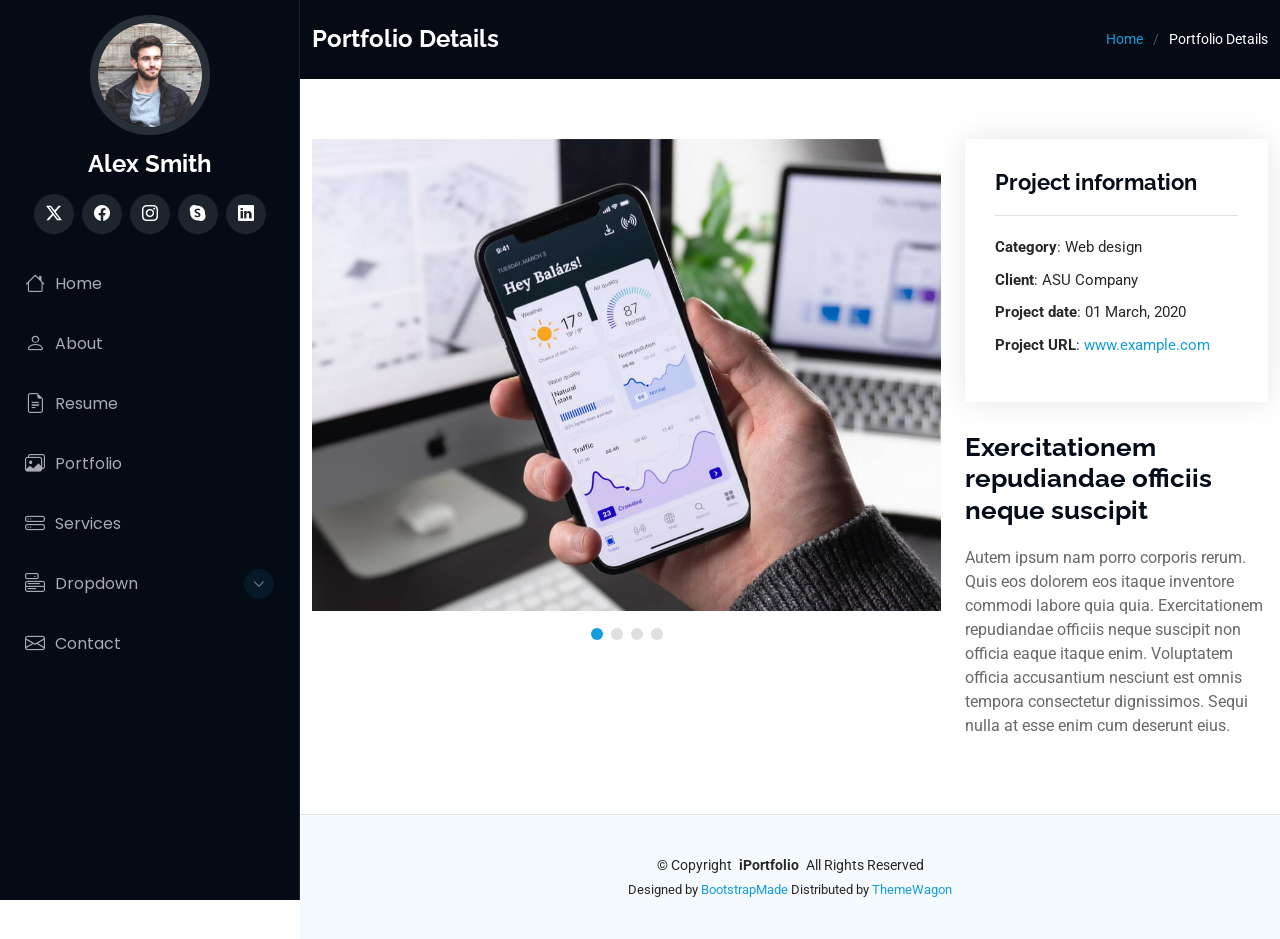
==== portfolio-more-details.html @ f97b3a95 "button & page add" ====
<!DOCTYPE html>
<html lang="en">

<head>
  <meta charset="utf-8">
  <meta content="width=device-width, initial-scale=1.0" name="viewport">
  <title>Portfolio Details - iPortfolio Bootstrap Template</title>
  <meta content="" name="description">
  <meta content="" name="keywords">

  <!-- Favicons -->
  <link href="assets/img/favicon.png" rel="icon">
  <link href="assets/img/apple-touch-icon.png" rel="apple-touch-icon">

  <!-- Fonts -->
  <link href="https://fonts.googleapis.com" rel="preconnect">
  <link href="https://fonts.gstatic.com" rel="preconnect" crossorigin>
  <link href="https://fonts.googleapis.com/css2?family=Roboto:ital,wght@0,100;0,300;0,400;0,500;0,700;0,900;1,100;1,300;1,400;1,500;1,700;1,900&family=Poppins:ital,wght@0,100;0,200;0,300;0,400;0,500;0,600;0,700;0,800;0,900;1,100;1,200;1,300;1,400;1,500;1,600;1,700;1,800;1,900&family=Raleway:ital,wght@0,100;0,200;0,300;0,400;0,500;0,600;0,700;0,800;0,900;1,100;1,200;1,300;1,400;1,500;1,600;1,700;1,800;1,900&display=swap" rel="stylesheet">

  <!-- Vendor CSS Files -->
  <link href="assets/vendor/bootstrap/css/bootstrap.min.css" rel="stylesheet">
  <link href="assets/vendor/bootstrap-icons/bootstrap-icons.css" rel="stylesheet">
  <link href="assets/vendor/aos/aos.css" rel="stylesheet">
  <link href="assets/vendor/glightbox/css/glightbox.min.css" rel="stylesheet">
  <link href="assets/vendor/swiper/swiper-bundle.min.css" rel="stylesheet">

  <!-- Main CSS File -->
  <link href="assets/css/main.css" rel="stylesheet">

  <!-- =======================================================
  * Template Name: iPortfolio
  * Template URL: https://bootstrapmade.com/iportfolio-bootstrap-portfolio-websites-template/
  * Updated: Jun 29 2024 with Bootstrap v5.3.3
  * Author: BootstrapMade.com
  * License: https://bootstrapmade.com/license/
  ======================================================== -->
</head>

<body class="portfolio-details-page">

  <header id="header" class="header dark-background d-flex flex-column">
    <i class="header-toggle d-xl-none bi bi-list"></i>

    <div class="profile-img">
      <img src="assets/img/my-profile-img.jpg" alt="" class="img-fluid rounded-circle">
    </div>

    <a href="index.html" class="logo d-flex align-items-center justify-content-center">
      <!-- Uncomment the line below if you also wish to use an image logo -->
      <!-- <img src="assets/img/logo.png" alt=""> -->
      <h1 class="sitename">Alex Smith</h1>
    </a>

    <div class="social-links text-center">
      <a href="#" class="twitter"><i class="bi bi-twitter-x"></i></a>
      <a href="#" class="facebook"><i class="bi bi-facebook"></i></a>
      <a href="#" class="instagram"><i class="bi bi-instagram"></i></a>
      <a href="#" class="google-plus"><i class="bi bi-skype"></i></a>
      <a href="#" class="linkedin"><i class="bi bi-linkedin"></i></a>
    </div>

    <nav id="navmenu" class="navmenu">
      <ul>
        <li><a href="#hero"><i class="bi bi-house navicon"></i>Home</a></li>
        <li><a href="#about"><i class="bi bi-person navicon"></i> About</a></li>
        <li><a href="#resume"><i class="bi bi-file-earmark-text navicon"></i> Resume</a></li>
        <li><a href="#portfolio"><i class="bi bi-images navicon"></i> Portfolio</a></li>
        <li><a href="#services"><i class="bi bi-hdd-stack navicon"></i> Services</a></li>
        <li class="dropdown"><a href="#"><i class="bi bi-menu-button navicon"></i> <span>Dropdown</span> <i class="bi bi-chevron-down toggle-dropdown"></i></a>
          <ul>
            <li><a href="#">Dropdown 1</a></li>
            <li class="dropdown"><a href="#"><span>Deep Dropdown</span> <i class="bi bi-chevron-down toggle-dropdown"></i></a>
              <ul>
                <li><a href="#">Deep Dropdown 1</a></li>
                <li><a href="#">Deep Dropdown 2</a></li>
                <li><a href="#">Deep Dropdown 3</a></li>
                <li><a href="#">Deep Dropdown 4</a></li>
                <li><a href="#">Deep Dropdown 5</a></li>
              </ul>
            </li>
            <li><a href="#">Dropdown 2</a></li>
            <li><a href="#">Dropdown 3</a></li>
            <li><a href="#">Dropdown 4</a></li>
          </ul>
        </li>
        <li><a href="#contact"><i class="bi bi-envelope navicon"></i> Contact</a></li>
      </ul>
    </nav>

  </header>

  <main class="main">

    <!-- Page Title -->
    <div class="page-title dark-background">
      <div class="container d-lg-flex justify-content-between align-items-center">
        <h1 class="mb-2 mb-lg-0">Portfolio Details</h1>
        <nav class="breadcrumbs">
          <ol>
            <li><a href="index.html">Home</a></li>
            <li class="current">Portfolio Details</li>
          </ol>
        </nav>
      </div>
    </div><!-- End Page Title -->

    <!-- Portfolio Details Section -->
    <section id="portfolio-details" class="portfolio-details section">

      <div class="container" data-aos="fade-up" data-aos-delay="100">

        <div class="row gy-4">

          <div class="col-lg-8">
            <div class="portfolio-details-slider swiper init-swiper">

              <script type="application/json" class="swiper-config">
                {
                  "loop": true,
                  "speed": 600,
                  "autoplay": {
                    "delay": 5000
                  },
                  "slidesPerView": "auto",
                  "pagination": {
                    "el": ".swiper-pagination",
                    "type": "bullets",
                    "clickable": true
                  }
                }
              </script>

              <div class="swiper-wrapper align-items-center">

                <div class="swiper-slide">
                  <img src="assets/img/portfolio/app-1.jpg" alt="">
                </div>

                <div class="swiper-slide">
                  <img src="assets/img/portfolio/product-1.jpg" alt="">
                </div>

                <div class="swiper-slide">
                  <img src="assets/img/portfolio/branding-1.jpg" alt="">
                </div>

                <div class="swiper-slide">
                  <img src="assets/img/portfolio/books-1.jpg" alt="">
                </div>

              </div>
              <div class="swiper-pagination"></div>
            </div>
          </div>

          <div class="col-lg-4">
            <div class="portfolio-info" data-aos="fade-up" data-aos-delay="200">
              <h3>Project information</h3>
              <ul>
                <li><strong>Category</strong>: Web design</li>
                <li><strong>Client</strong>: ASU Company</li>
                <li><strong>Project date</strong>: 01 March, 2020</li>
                <li><strong>Project URL</strong>: <a href="#">www.example.com</a></li>
              </ul>
            </div>
            <div class="portfolio-description" data-aos="fade-up" data-aos-delay="300">
              <h2>Exercitationem repudiandae officiis neque suscipit</h2>
              <p>
                Autem ipsum nam porro corporis rerum. Quis eos dolorem eos itaque inventore commodi labore quia quia. Exercitationem repudiandae officiis neque suscipit non officia eaque itaque enim. Voluptatem officia accusantium nesciunt est omnis tempora consectetur dignissimos. Sequi nulla at esse enim cum deserunt eius.
              </p>
            </div>
          </div>

        </div>

      </div>

    </section><!-- /Portfolio Details Section -->

  </main>

  <footer id="footer" class="footer position-relative light-background">

    <div class="container">
      <div class="copyright text-center ">
        <p>© <span>Copyright</span> <strong class="px-1 sitename">iPortfolio</strong> <span>All Rights Reserved</span></p>
      </div>
      <div class="credits">
        <!-- All the links in the footer should remain intact. -->
        <!-- You can delete the links only if you've purchased the pro version. -->
        <!-- Licensing information: https://bootstrapmade.com/license/ -->
        <!-- Purchase the pro version with working PHP/AJAX contact form: [buy-url] -->
        Designed by <a href="https://bootstrapmade.com/">BootstrapMade</a> Distributed by <a href="https://themewagon.com">ThemeWagon</a>
      </div>
    </div>

  </footer>

  <!-- Scroll Top -->
  <a href="#" id="scroll-top" class="scroll-top d-flex align-items-center justify-content-center"><i class="bi bi-arrow-up-short"></i></a>

  <!-- Preloader -->
  <div id="preloader"></div>

  <!-- Vendor JS Files -->
  <script src="assets/vendor/bootstrap/js/bootstrap.bundle.min.js"></script>
  <script src="assets/vendor/php-email-form/validate.js"></script>
  <script src="assets/vendor/aos/aos.js"></script>
  <script src="assets/vendor/typed.js/typed.umd.js"></script>
  <script src="assets/vendor/purecounter/purecounter_vanilla.js"></script>
  <script src="assets/vendor/waypoints/noframework.waypoints.js"></script>
  <script src="assets/vendor/glightbox/js/glightbox.min.js"></script>
  <script src="assets/vendor/imagesloaded/imagesloaded.pkgd.min.js"></script>
  <script src="assets/vendor/isotope-layout/isotope.pkgd.min.js"></script>
  <script src="assets/vendor/swiper/swiper-bundle.min.js"></script>

  <!-- Main JS File -->
  <script src="assets/js/main.js"></script>

</body>

</html>
---- assets/css/main.css ----
/**
* Template Name: iPortfolio
* Template URL: https://bootstrapmade.com/iportfolio-bootstrap-portfolio-websites-template/
* Updated: Jun 29 2024 with Bootstrap v5.3.3
* Author: BootstrapMade.com
* License: https://bootstrapmade.com/license/
*/

/*--------------------------------------------------------------
# Font & Color Variables
# Help: https://bootstrapmade.com/color-system/
--------------------------------------------------------------*/
/* Fonts */
:root {
  --default-font: "Roboto",  system-ui, -apple-system, "Segoe UI", Roboto, "Helvetica Neue", Arial, "Noto Sans", "Liberation Sans", sans-serif, "Apple Color Emoji", "Segoe UI Emoji", "Segoe UI Symbol", "Noto Color Emoji";
  --heading-font: "Raleway",  sans-serif;
  --nav-font: "Poppins",  sans-serif;
}

/* Global Colors - The following color variables are used throughout the website. Updating them here will change the color scheme of the entire website */
:root { 
  --background-color: #ffffff; /* Background color for the entire website, including individual sections */
  --default-color: #272829; /* Default color used for the majority of the text content across the entire website */
  --heading-color: #050d18; /* Color for headings, subheadings and title throughout the website */
  --accent-color: #149ddd; /* Accent color that represents your brand on the website. It's used for buttons, links, and other elements that need to stand out */
  --surface-color: #ffffff; /* The surface color is used as a background of boxed elements within sections, such as cards, icon boxes, or other elements that require a visual separation from the global background. */
  --contrast-color: #ffffff; /* Contrast color for text, ensuring readability against backgrounds of accent, heading, or default colors. */
}

/* Nav Menu Colors - The following color variables are used specifically for the navigation menu. They are separate from the global colors to allow for more customization options */
:root {
  --nav-color: #a8a9b4;  /* The default color of the main navmenu links */
  --nav-hover-color: #ffffff; /* Applied to main navmenu links when they are hovered over or active */
  --nav-mobile-background-color: #040b14; /* Used as the background color for mobile navigation menu */
  --nav-dropdown-background-color: #040b14; /* Used as the background color for dropdown items that appear when hovering over primary navigation items */
  --nav-dropdown-color: #a8a9b4; /* Used for navigation links of the dropdown items in the navigation menu. */
  --nav-dropdown-hover-color: #ffffff; /* Similar to --nav-hover-color, this color is applied to dropdown navigation links when they are hovered over. */
}

/* Color Presets - These classes override global colors when applied to any section or element, providing reuse of the sam color scheme. */

.light-background {
  --background-color: #f4fafd;
  --surface-color: #ffffff;
}

.dark-background {
  --background-color: #040b14;
  --default-color: #ffffff;
  --heading-color: #ffffff;
  --surface-color: #151f2b;
  --contrast-color: #ffffff;
}

/* Smooth scroll */
:root {
  scroll-behavior: smooth;
}

/*--------------------------------------------------------------
# General Styling & Shared Classes
--------------------------------------------------------------*/
body {
  color: var(--default-color);
  background-color: var(--background-color);
  font-family: var(--default-font);
}

a {
  color: var(--accent-color);
  text-decoration: none;
  transition: 0.3s;
}

a:hover {
  color: color-mix(in srgb, var(--accent-color), transparent 25%);
  text-decoration: none;
}

h1,
h2,
h3,
h4,
h5,
h6 {
  color: var(--heading-color);
  font-family: var(--heading-font);
}

/* PHP Email Form Messages
------------------------------*/
.php-email-form .error-message {
  display: none;
  background: #df1529;
  color: #ffffff;
  text-align: left;
  padding: 15px;
  margin-bottom: 24px;
  font-weight: 600;
}

.php-email-form .sent-message {
  display: none;
  color: #ffffff;
  background: #059652;
  text-align: center;
  padding: 15px;
  margin-bottom: 24px;
  font-weight: 600;
}

.php-email-form .loading {
  display: none;
  background: var(--surface-color);
  text-align: center;
  padding: 15px;
  margin-bottom: 24px;
}

.php-email-form .loading:before {
  content: "";
  display: inline-block;
  border-radius: 50%;
  width: 24px;
  height: 24px;
  margin: 0 10px -6px 0;
  border: 3px solid var(--accent-color);
  border-top-color: var(--surface-color);
  animation: php-email-form-loading 1s linear infinite;
}

@keyframes php-email-form-loading {
  0% {
    transform: rotate(0deg);
  }

  100% {
    transform: rotate(360deg);
  }
}

/*--------------------------------------------------------------
# Global Header
--------------------------------------------------------------*/
.header {
  color: var(--default-color);
  background-color: var(--background-color);
  position: fixed;
  top: 0;
  left: 0;
  bottom: 0;
  padding: 0 15px;
  width: 300px;
  transition: all ease-in-out 0.3s;
  overflow-y: auto;
  z-index: 997;
  border-right: 1px solid color-mix(in srgb, var(--default-color), transparent 90%);
}

.header .profile-img img {
  margin: 15px auto;
  display: block;
  width: 120px;
  border: 8px solid color-mix(in srgb, var(--default-color), transparent 85%);
}

.header .logo {
  line-height: 1;
  margin-bottom: 15px;
}

.header .logo img {
  max-height: 32px;
  margin-right: 8px;
}

.header .logo h1 {
  font-size: 24px;
  margin: 0;
  font-weight: 700;
  color: var(--heading-color);
}

.header .social-links {
  margin: 0 0 20px 0;
}

.header .social-links a {
  font-size: 16px;
  display: inline-flex;
  align-items: center;
  justify-content: center;
  background: color-mix(in srgb, var(--default-color), transparent 90%);
  color: var(--default-color);
  margin: 0 2px;
  border-radius: 50%;
  text-align: center;
  width: 40px;
  height: 40px;
  transition: 0.3s;
}

.header .social-links a:hover {
  color: var(--contrast-color);
  background: var(--accent-color);
}

@media (min-width: 1200px) {

  .header~main,
  .header~#footer {
    margin-left: 300px;
  }
}

@media (max-width: 1199px) {
  .header {
    left: -100%;
  }
}

.header.header-show {
  left: 0;
}

.header .header-toggle {
  color: var(--contrast-color);
  background-color: var(--accent-color);
  font-size: 22px;
  display: flex;
  align-items: center;
  justify-content: center;
  width: 40px;
  height: 40px;
  border-radius: 50%;
  cursor: pointer;
  position: fixed;
  top: 15px;
  right: 15px;
  z-index: 9999;
  transition: background-color 0.3s;
}

.header .header-toggle:hover {
  color: var(--contrast-color);
  background-color: color-mix(in srgb, var(--accent-color) 90%, white 15%);
}

/*--------------------------------------------------------------
# Navigation Menu
--------------------------------------------------------------*/
.mobile-nav-toggle {
  display: none;
}

.navmenu {
  padding: 0;
  z-index: 9997;
}

.navmenu ul {
  list-style: none;
  padding: 0 0 20px 0;
  margin: 0;
}

.navmenu a,
.navmenu a:focus {
  color: var(--nav-color);
  padding: 15px 10px;
  font-family: var(--nav-font);
  font-size: 16px;
  font-weight: 400;
  display: flex;
  align-items: center;
  white-space: nowrap;
  transition: 0.3s;
  width: 100%;
}

.navmenu a .navicon,
.navmenu a:focus .navicon {
  font-size: 20px;
  margin-right: 10px;
}

.navmenu a .toggle-dropdown,
.navmenu a:focus .toggle-dropdown {
  font-size: 12px;
  line-height: 0;
  margin-left: auto;
  width: 30px;
  height: 30px;
  display: flex;
  align-items: center;
  justify-content: center;
  border-radius: 50%;
  transition: 0.3s;
  flex-shrink: 0;
  background-color: color-mix(in srgb, var(--accent-color), transparent 90%);
}

.navmenu a .toggle-dropdown:hover,
.navmenu a:focus .toggle-dropdown:hover {
  background-color: var(--accent-color);
  color: var(--contrast-color);
}

.navmenu a:hover,
.navmenu .active,
.navmenu .active:focus {
  color: var(--nav-hover-color);
}

.navmenu a:hover .navicon,
.navmenu .active .navicon,
.navmenu .active:focus .navicon {
  color: var(--accent-color);
}

.navmenu .active .toggle-dropdown,
.navmenu .active:focus .toggle-dropdown {
  background-color: var(--accent-color);
  color: var(--contrast-color);
  transform: rotate(180deg);
}

.navmenu .dropdown {
  display: block;
}

.navmenu .dropdown a,
.navmenu .dropdown a:focus {
  color: --nav-dropdown-color;
}

.navmenu .dropdown a:hover,
.navmenu .dropdown .active,
.navmenu .dropdown .active:focus {
  color: var(--nav-dropdown-hover-color);
}

.navmenu .dropdown ul {
  position: static;
  display: none;
  z-index: 99;
  padding: 5px 10px;
  margin: 5px 10px;
  background-color: var(--nav-dropdown-background-color);
  border: 1px solid color-mix(in srgb, var(--default-color), transparent 90%);
  box-shadow: none;
  transition: all 0.5s ease-in-out;
}

.navmenu .dropdown ul ul {
  background-color: rgba(33, 37, 41, 0.1);
}

.navmenu .dropdown>.dropdown-active {
  display: block;
  background-color: rgba(33, 37, 41, 0.03);
}

/*--------------------------------------------------------------
# Global Footer
--------------------------------------------------------------*/
.footer {
  color: var(--default-color);
  background-color: var(--background-color);
  font-size: 14px;
  padding: 40px 0;
  position: relative;
  border-top: 1px solid color-mix(in srgb, var(--default-color), transparent 90%);
}

.footer .copyright p {
  margin-bottom: 0;
}

.footer .credits {
  margin-top: 4px;
  font-size: 13px;
  text-align: center;
}

/*--------------------------------------------------------------
# Preloader
--------------------------------------------------------------*/
#preloader {
  position: fixed;
  inset: 0;
  z-index: 999999;
  overflow: hidden;
  background: var(--background-color);
  transition: all 0.6s ease-out;
}

#preloader:before {
  content: "";
  position: fixed;
  top: calc(50% - 30px);
  left: calc(50% - 30px);
  border: 6px solid #ffffff;
  border-color: var(--accent-color) transparent var(--accent-color) transparent;
  border-radius: 50%;
  width: 60px;
  height: 60px;
  animation: animate-preloader 1.5s linear infinite;
}

@keyframes animate-preloader {
  0% {
    transform: rotate(0deg);
  }

  100% {
    transform: rotate(360deg);
  }
}

/*--------------------------------------------------------------
# Scroll Top Button
--------------------------------------------------------------*/
.scroll-top {
  position: fixed;
  visibility: hidden;
  opacity: 0;
  right: 15px;
  bottom: -15px;
  z-index: 99999;
  background-color: var(--accent-color);
  width: 44px;
  height: 44px;
  border-radius: 50px;
  transition: all 0.4s;
}

.scroll-top i {
  font-size: 24px;
  color: var(--contrast-color);
  line-height: 0;
}

.scroll-top:hover {
  background-color: color-mix(in srgb, var(--accent-color), transparent 20%);
  color: var(--contrast-color);
}

.scroll-top.active {
  visibility: visible;
  opacity: 1;
  bottom: 15px;
}

/*--------------------------------------------------------------
# Disable aos animation delay on mobile devices
--------------------------------------------------------------*/
@media screen and (max-width: 768px) {
  [data-aos-delay] {
    transition-delay: 0 !important;
  }
}

/*--------------------------------------------------------------
# Global Page Titles & Breadcrumbs
--------------------------------------------------------------*/
.page-title {
  color: var(--default-color);
  background-color: var(--background-color);
  padding: 25px 0;
  position: relative;
}

.page-title h1 {
  font-size: 24px;
  font-weight: 700;
}

.page-title .breadcrumbs ol {
  display: flex;
  flex-wrap: wrap;
  list-style: none;
  padding: 0;
  margin: 0;
  font-size: 14px;
  font-weight: 400;
}

.page-title .breadcrumbs ol li+li {
  padding-left: 10px;
}

.page-title .breadcrumbs ol li+li::before {
  content: "/";
  display: inline-block;
  padding-right: 10px;
  color: color-mix(in srgb, var(--default-color), transparent 70%);
}

/*--------------------------------------------------------------
# Global Sections
--------------------------------------------------------------*/
section,
.section {
  color: var(--default-color);
  background-color: var(--background-color);
  padding: 60px 0;
  overflow: clip;
}

/*--------------------------------------------------------------
# Global Section Titles
--------------------------------------------------------------*/
.section-title {
  padding-bottom: 60px;
  position: relative;
}

.section-title h2 {
  font-size: 32px;
  font-weight: 700;
  margin-bottom: 20px;
  padding-bottom: 20px;
  position: relative;
}

.section-title h2:after {
  content: "";
  position: absolute;
  display: block;
  width: 50px;
  height: 3px;
  background: var(--accent-color);
  left: 0;
  bottom: 0;
}

.section-title p {
  margin-bottom: 0;
}

/*--------------------------------------------------------------
# Hero Section
--------------------------------------------------------------*/
.hero {
  width: 100%;
  min-height: 100vh;
  position: relative;
  padding: 80px 0;
  display: flex;
  align-items: center;
  justify-content: center;
}

.hero img {
  position: absolute;
  inset: 0;
  display: block;
  width: 100%;
  height: 100%;
  object-fit: cover;
  z-index: 1;
}

.hero:before {
  content: "";
  background: color-mix(in srgb, var(--background-color), transparent 70%);
  position: absolute;
  inset: 0;
  z-index: 2;
}

.hero .container {
  position: relative;
  z-index: 3;
}

.hero h2 {
  margin: 0;
  font-size: 64px;
  font-weight: 700;
}

.hero p {
  margin: 5px 0 0 0;
  font-size: 26px;
}

.hero p span {
  letter-spacing: 1px;
  border-bottom: 2px solid var(--accent-color);
}

.hero .social-links {
  margin-top: 25px;
}

.hero .social-links a {
  font-size: 24px;
  display: inline-block;
  color: color-mix(in srgb, var(--default-color), transparent 50%);
  line-height: 1;
  margin-right: 20px;
  transition: 0.3s;
}

.hero .social-links a:hover {
  color: var(--accent-color);
}

@media (max-width: 768px) {
  .hero h2 {
    font-size: 32px;
  }

  .hero p {
    font-size: 20px;
  }
}

/*--------------------------------------------------------------
# About Section
--------------------------------------------------------------*/
.about .content h2 {
  font-weight: 700;
  font-size: 24px;
}

.about .content ul {
  list-style: none;
  padding: 0;
}

.about .content ul li {
  margin-bottom: 20px;
  display: flex;
  align-items: center;
}

.about .content ul strong {
  margin-right: 10px;
}

.about .content ul i {
  font-size: 16px;
  margin-right: 5px;
  color: var(--accent-color);
  line-height: 0;
}

/*--------------------------------------------------------------
# Stats Section
--------------------------------------------------------------*/
.stats .stats-item {
  padding: 30px;
  width: 100%;
}

.stats .stats-item i {
  color: var(--accent-color);
  display: block;
  font-size: 44px;
  float: left;
  line-height: 0;
}

.stats .stats-item .purecounter {
  color: var(--heading-color);
  font-size: 48px;
  line-height: 40px;
  display: block;
  font-weight: 700;
  margin-left: 60px;
}

.stats .stats-item p {
  color: color-mix(in srgb, var(--default-color), transparent 40%);
  padding: 15px 0 0 0;
  margin: 0 0 0 60px;
  font-family: var(--heading-font);
  font-size: 14px;
}

/*--------------------------------------------------------------
# Skills Section
--------------------------------------------------------------*/
.skills .progress {
  height: 60px;
  display: block;
  background: none;
  border-radius: 0;
}

.skills .progress .skill {
  color: var(--heading-color);
  padding: 0;
  margin: 0 0 6px 0;
  text-transform: uppercase;
  display: block;
  font-weight: 600;
  font-family: var(--heading-font);
}

.skills .progress .skill .val {
  float: right;
  font-style: normal;
}

.skills .progress-bar-wrap {
  background: color-mix(in srgb, var(--default-color), transparent 90%);
  height: 10px;
}

.skills .progress-bar {
  width: 1px;
  height: 10px;
  transition: 0.9s;
  background-color: var(--accent-color);
}

/*--------------------------------------------------------------
# Resume Section
--------------------------------------------------------------*/
.resume .resume-title {
  color: var(--heading-color);
  font-size: 26px;
  font-weight: 700;
  margin-top: 20px;
  margin-bottom: 20px;
}

.resume .resume-item {
  padding: 0 0 20px 20px;
  margin-top: -2px;
  border-left: 2px solid var(--accent-color);
  position: relative;
}

.resume .resume-item h4 {
  line-height: 18px;
  font-size: 18px;
  font-weight: 600;
  text-transform: uppercase;
  color: color-mix(in srgb, var(--default-color), transparent 20%);
  margin-bottom: 10px;
}

.resume .resume-item h5 {
  font-size: 16px;
  padding: 5px 15px;
  display: inline-block;
  font-weight: 600;
  margin-bottom: 10px;
}

.resume .resume-item ul {
  padding-left: 20px;
}

.resume .resume-item ul li {
  padding-bottom: 10px;
}

.resume .resume-item:last-child {
  padding-bottom: 0;
}

.resume .resume-item::before {
  content: "";
  position: absolute;
  width: 16px;
  height: 16px;
  border-radius: 50px;
  left: -9px;
  top: 0;
  background: var(--background-color);
  border: 2px solid var(--accent-color);
}

/*--------------------------------------------------------------
# Portfolio Section
--------------------------------------------------------------*/
.portfolio .portfolio-filters {
  padding: 0;
  margin: 0 auto 20px auto;
  list-style: none;
  text-align: center;
}

.portfolio .portfolio-filters li {
  cursor: pointer;
  display: inline-block;
  padding: 0;
  font-size: 14px;
  font-weight: 400;
  margin: 0 10px;
  line-height: 1;
  text-transform: uppercase;
  margin-bottom: 10px;
  transition: all 0.3s ease-in-out;
}

.portfolio .portfolio-filters li:hover,
.portfolio .portfolio-filters li.filter-active {
  color: var(--accent-color);
}

.portfolio .portfolio-filters li:first-child {
  margin-left: 0;
}

.portfolio .portfolio-filters li:last-child {
  margin-right: 0;
}

@media (max-width: 575px) {
  .portfolio .portfolio-filters li {
    font-size: 14px;
    margin: 0 5px;
  }
}

.portfolio .portfolio-content {
  position: relative;
  overflow: hidden;
}

.portfolio .portfolio-content img {
  transition: 0.3s;
}

.portfolio .portfolio-content .portfolio-info {
  opacity: 0;
  position: absolute;
  inset: 0;
  z-index: 3;
  transition: all ease-in-out 0.3s;
  background: rgba(0, 0, 0, 0.6);
  padding: 15px;
}

.portfolio .portfolio-content .portfolio-info h4 {
  font-size: 14px;
  padding: 5px 10px;
  font-weight: 400;
  color: #ffffff;
  display: inline-block;
  background-color: var(--accent-color);
}

.portfolio .portfolio-content .portfolio-info p {
  position: absolute;
  bottom: 10px;
  text-align: center;
  display: inline-block;
  left: 0;
  right: 0;
  font-size: 16px;
  font-weight: 600;
  color: rgba(255, 255, 255, 0.8);
}

.portfolio .portfolio-content .portfolio-info .preview-link,
.portfolio .portfolio-content .portfolio-info .details-link {
  position: absolute;
  left: calc(50% - 40px);
  font-size: 26px;
  top: calc(50% - 14px);
  color: #fff;
  transition: 0.3s;
  line-height: 1.2;
}

.portfolio .portfolio-content .portfolio-info .preview-link:hover,
.portfolio .portfolio-content .portfolio-info .details-link:hover {
  color: var(--accent-color);
}

.portfolio .portfolio-content .portfolio-info .details-link {
  left: 50%;
  font-size: 34px;
  line-height: 0;
}

.portfolio .portfolio-content:hover .portfolio-info {
  opacity: 1;
}

.portfolio .portfolio-content:hover img {
  transform: scale(1.1);
}

/*--------------------------------------------------------------
# Services Section
--------------------------------------------------------------*/
.services .service-item {
  position: relative;
}

.services .service-item .icon {
  background: var(--accent-color);
  display: flex;
  align-items: center;
  justify-content: center;
  width: 54px;
  height: 54px;
  border-radius: 50%;
  transition: 0.5s;
  border: 1px solid var(--accent-color);
  margin-right: 20px;
}

.services .service-item .icon i {
  color: var(--contrast-color);
  font-size: 24px;
  line-height: 0;
}

.services .service-item:hover .icon {
  background: var(--surface-color);
}

.services .service-item:hover .icon i {
  color: var(--accent-color);
}

.services .service-item .title {
  font-weight: 700;
  margin-bottom: 15px;
  font-size: 18px;
}

.services .service-item .title a {
  color: var(--heading-color);
}

.services .service-item .title a:hover {
  color: var(--accent-color);
}

.services .service-item .description {
  line-height: 24px;
  font-size: 14px;
}

/*--------------------------------------------------------------
# Testimonials Section
--------------------------------------------------------------*/
.testimonials .testimonials-carousel,
.testimonials .testimonials-slider {
  overflow: hidden;
}

.testimonials .testimonial-item {
  box-sizing: content-box;
  text-align: center;
  min-height: 320px;
}

.testimonials .testimonial-item .testimonial-img {
  width: 90px;
  border-radius: 50%;
  margin: 0 auto;
}

.testimonials .testimonial-item h3 {
  font-size: 18px;
  font-weight: bold;
  margin: 10px 0 5px 0;
}

.testimonials .testimonial-item h4 {
  font-size: 14px;
  color: color-mix(in srgb, var(--default-color), transparent 20%);
  margin: 0;
}

.testimonials .testimonial-item .quote-icon-left,
.testimonials .testimonial-item .quote-icon-right {
  color: color-mix(in srgb, var(--accent-color), transparent 40%);
  font-size: 26px;
  line-height: 0;
}

.testimonials .testimonial-item .quote-icon-left {
  display: inline-block;
  left: -5px;
  position: relative;
}

.testimonials .testimonial-item .quote-icon-right {
  display: inline-block;
  right: -5px;
  position: relative;
  top: 10px;
  transform: scale(-1, -1);
}

.testimonials .testimonial-item p {
  font-style: italic;
  margin: 0 15px 15px 15px;
  padding: 20px;
  background-color: var(--surface-color);
  position: relative;
  margin-bottom: 35px;
  border-radius: 6px;
  box-shadow: 0px 2px 15px rgba(0, 0, 0, 0.1);
}

.testimonials .testimonial-item p::after {
  content: "";
  width: 0;
  height: 0;
  border-top: 20px solid var(--surface-color);
  border-right: 20px solid transparent;
  border-left: 20px solid transparent;
  position: absolute;
  bottom: -20px;
  left: calc(50% - 20px);
}

.testimonials .swiper-wrapper {
  height: auto;
}

.testimonials .swiper-pagination {
  margin-top: 40px;
  position: relative;
}

.testimonials .swiper-pagination .swiper-pagination-bullet {
  width: 12px;
  height: 12px;
  background-color: var(--background-color);
  opacity: 1;
  border: 1px solid var(--accent-color);
}

.testimonials .swiper-pagination .swiper-pagination-bullet-active {
  background-color: var(--accent-color);
}

/*--------------------------------------------------------------
# Contact Section
--------------------------------------------------------------*/
.contact .info-wrap {
  background-color: var(--surface-color);
  box-shadow: 0px 0px 20px rgba(0, 0, 0, 0.1);
  padding: 30px;
}

@media (max-width: 575px) {
  .contact .info-wrap {
    padding: 20px;
  }
}

.contact .info-item {
  margin-bottom: 40px;
}

.contact .info-item i {
  font-size: 20px;
  color: var(--accent-color);
  background: color-mix(in srgb, var(--accent-color), transparent 92%);
  width: 44px;
  height: 44px;
  display: flex;
  justify-content: center;
  align-items: center;
  border-radius: 50px;
  transition: all 0.3s ease-in-out;
  margin-right: 15px;
}

.contact .info-item h3 {
  padding: 0;
  font-size: 18px;
  font-weight: 700;
  margin-bottom: 5px;
}

.contact .info-item p {
  padding: 0;
  margin-bottom: 0;
  font-size: 14px;
}

.contact .info-item:hover i {
  background: var(--accent-color);
  color: var(--contrast-color);
}

.contact .php-email-form {
  background-color: var(--surface-color);
  height: 100%;
  padding: 30px;
  box-shadow: 0px 0px 20px rgba(0, 0, 0, 0.1);
}

@media (max-width: 575px) {
  .contact .php-email-form {
    padding: 20px;
  }
}

.contact .php-email-form input[type=text],
.contact .php-email-form input[type=email],
.contact .php-email-form textarea {
  font-size: 14px;
  padding: 10px 15px;
  box-shadow: none;
  border-radius: 0;
  color: var(--default-color);
  background-color: var(--surface-color);
  border-color: color-mix(in srgb, var(--default-color), transparent 80%);
}

.contact .php-email-form input[type=text]:focus,
.contact .php-email-form input[type=email]:focus,
.contact .php-email-form textarea:focus {
  border-color: var(--accent-color);
}

.contact .php-email-form input[type=text]::placeholder,
.contact .php-email-form input[type=email]::placeholder,
.contact .php-email-form textarea::placeholder {
  color: color-mix(in srgb, var(--default-color), transparent 70%);
}

.contact .php-email-form button[type=submit] {
  color: var(--contrast-color);
  background: var(--accent-color);
  border: 0;
  padding: 10px 30px;
  transition: 0.4s;
  border-radius: 50px;
}

.contact .php-email-form button[type=submit]:hover {
  background: color-mix(in srgb, var(--accent-color), transparent 25%);
}

/*--------------------------------------------------------------
# Portfolio Details Section
--------------------------------------------------------------*/
.portfolio-details .portfolio-details-slider img {
  width: 100%;
}

.portfolio-details .portfolio-details-slider .swiper-pagination {
  margin-top: 20px;
  position: relative;
}

.portfolio-details .portfolio-details-slider .swiper-pagination .swiper-pagination-bullet {
  width: 12px;
  height: 12px;
  background-color: color-mix(in srgb, var(--default-color), transparent 85%);
  opacity: 1;
}

.portfolio-details .portfolio-details-slider .swiper-pagination .swiper-pagination-bullet-active {
  background-color: var(--accent-color);
}

.portfolio-details .portfolio-info {
  padding: 30px;
  box-shadow: 0px 0 30px rgba(0, 0, 0, 0.1);
}

.portfolio-details .portfolio-info h3 {
  font-size: 22px;
  font-weight: 700;
  margin-bottom: 20px;
  padding-bottom: 20px;
  border-bottom: 1px solid color-mix(in srgb, var(--default-color), transparent 85%);
}

.portfolio-details .portfolio-info ul {
  list-style: none;
  padding: 0;
  font-size: 15px;
}

.portfolio-details .portfolio-info ul li+li {
  margin-top: 10px;
}

.portfolio-details .portfolio-description {
  padding-top: 30px;
}

.portfolio-details .portfolio-description h2 {
  font-size: 26px;
  font-weight: 700;
  margin-bottom: 20px;
}

.portfolio-details .portfolio-description p {
  padding: 0;
  color: color-mix(in srgb, var(--default-color), transparent 30%);
}

/*--------------------------------------------------------------
# Service Details Section
--------------------------------------------------------------*/
.service-details .services-list {
  padding: 10px 30px;
  border: 1px solid color-mix(in srgb, var(--default-color), transparent 90%);
  margin-bottom: 20px;
}

.service-details .services-list a {
  display: block;
  line-height: 1;
  padding: 8px 0 8px 15px;
  border-left: 3px solid color-mix(in srgb, var(--default-color), transparent 70%);
  margin: 20px 0;
  color: color-mix(in srgb, var(--default-color), transparent 20%);
  transition: 0.3s;
}

.service-details .services-list a.active {
  color: var(--heading-color);
  font-weight: 700;
  border-color: var(--accent-color);
}

.service-details .services-list a:hover {
  border-color: var(--accent-color);
}

.service-details .services-img {
  margin-bottom: 20px;
}

.service-details h3 {
  font-size: 26px;
  font-weight: 700;
}

.service-details h4 {
  font-size: 20px;
  font-weight: 700;
}

.service-details p {
  font-size: 15px;
}

.service-details ul {
  list-style: none;
  padding: 0;
  font-size: 15px;
}

.service-details ul li {
  padding: 5px 0;
  display: flex;
  align-items: center;
}

.service-details ul i {
  font-size: 20px;
  margin-right: 8px;
  color: var(--accent-color);
}

/*--------------------------------------------------------------
# Starter Section Section
--------------------------------------------------------------*/
.starter-section {
  /* Add your styles here */
}
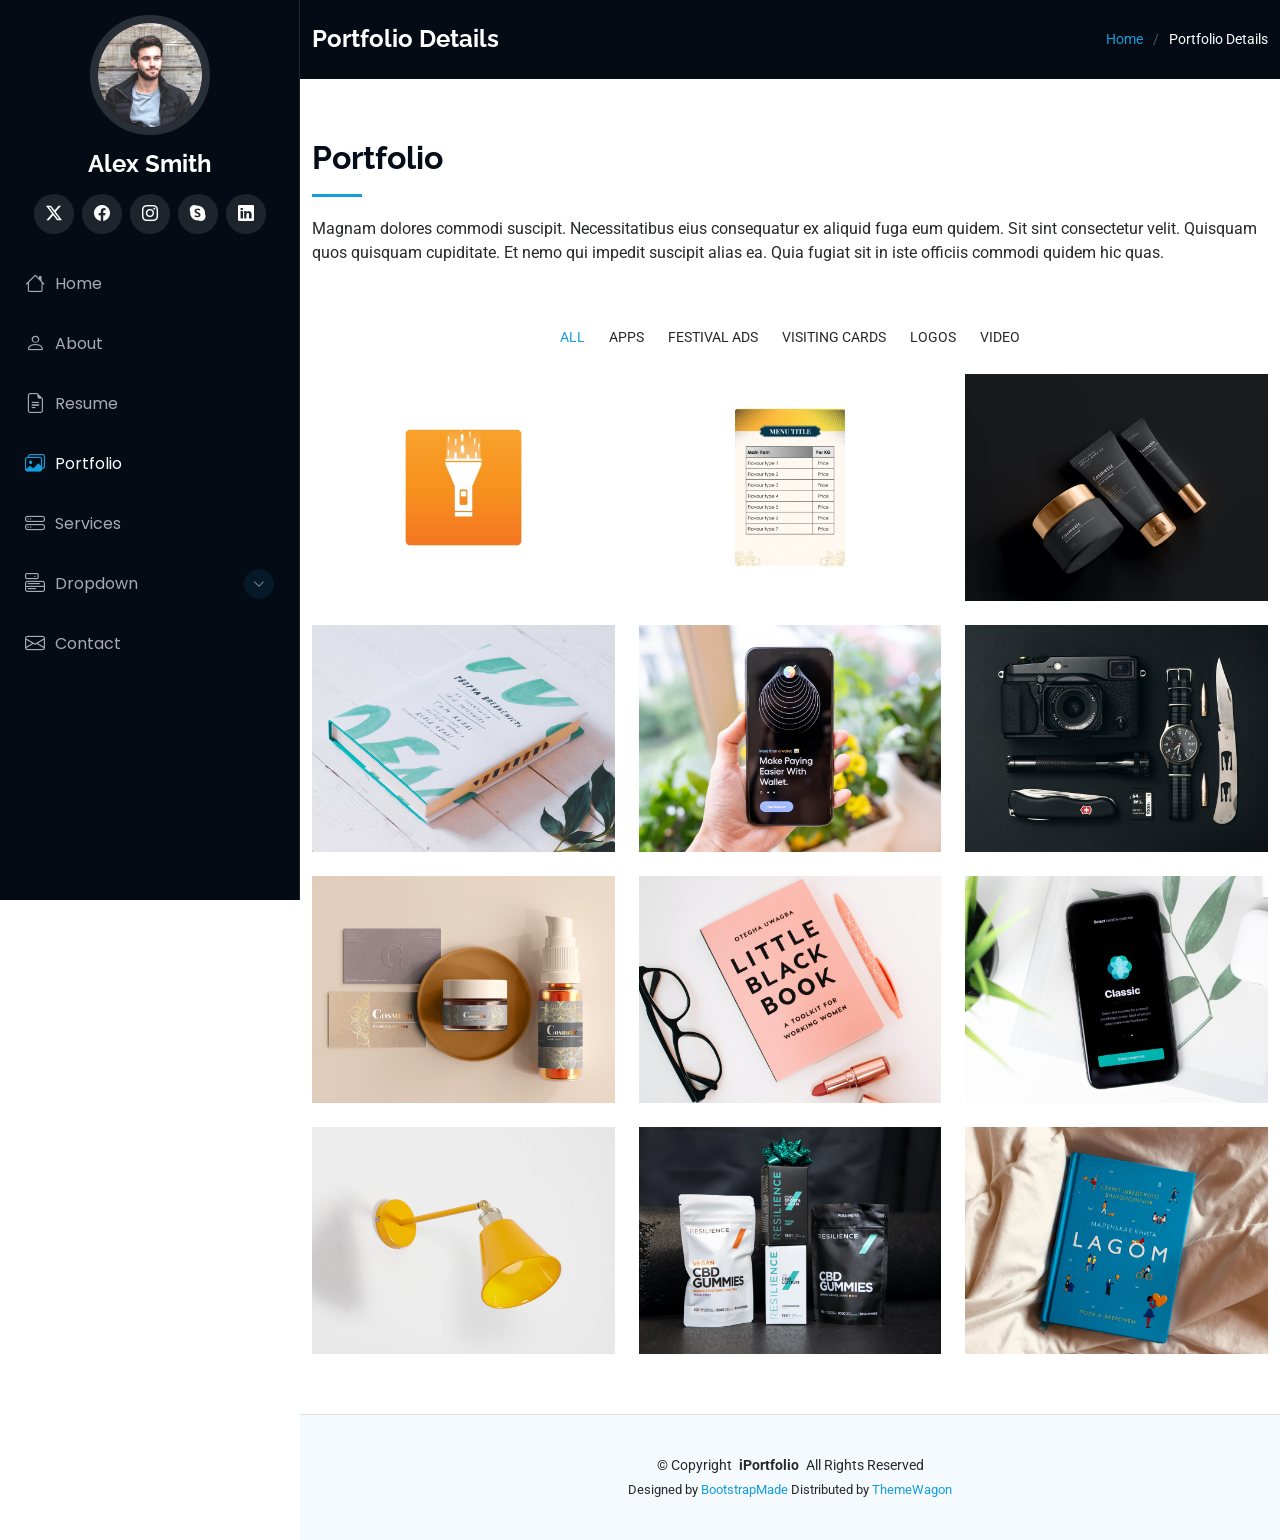
==== commit 4f4dbce0: "Update portfolio-more-details.html" ====
--- a/portfolio-more-details.html
+++ b/portfolio-more-details.html
@@ -104,78 +104,181 @@
       </div>
     </div><!-- End Page Title -->
 
-    <!-- Portfolio Details Section -->
-    <section id="portfolio-details" class="portfolio-details section">
-
-      <div class="container" data-aos="fade-up" data-aos-delay="100">
-
-        <div class="row gy-4">
-
-          <div class="col-lg-8">
-            <div class="portfolio-details-slider swiper init-swiper">
-
-              <script type="application/json" class="swiper-config">
-                {
-                  "loop": true,
-                  "speed": 600,
-                  "autoplay": {
-                    "delay": 5000
-                  },
-                  "slidesPerView": "auto",
-                  "pagination": {
-                    "el": ".swiper-pagination",
-                    "type": "bullets",
-                    "clickable": true
-                  }
-                }
-              </script>
-
-              <div class="swiper-wrapper align-items-center">
-
-                <div class="swiper-slide">
-                  <img src="assets/img/portfolio/app-1.jpg" alt="">
-                </div>
-
-                <div class="swiper-slide">
-                  <img src="assets/img/portfolio/product-1.jpg" alt="">
-                </div>
-
-                <div class="swiper-slide">
-                  <img src="assets/img/portfolio/branding-1.jpg" alt="">
-                </div>
-
-                <div class="swiper-slide">
-                  <img src="assets/img/portfolio/books-1.jpg" alt="">
-                </div>
-
-              </div>
-              <div class="swiper-pagination"></div>
-            </div>
-          </div>
-
-          <div class="col-lg-4">
-            <div class="portfolio-info" data-aos="fade-up" data-aos-delay="200">
-              <h3>Project information</h3>
-              <ul>
-                <li><strong>Category</strong>: Web design</li>
-                <li><strong>Client</strong>: ASU Company</li>
-                <li><strong>Project date</strong>: 01 March, 2020</li>
-                <li><strong>Project URL</strong>: <a href="#">www.example.com</a></li>
-              </ul>
-            </div>
-            <div class="portfolio-description" data-aos="fade-up" data-aos-delay="300">
-              <h2>Exercitationem repudiandae officiis neque suscipit</h2>
-              <p>
-                Autem ipsum nam porro corporis rerum. Quis eos dolorem eos itaque inventore commodi labore quia quia. Exercitationem repudiandae officiis neque suscipit non officia eaque itaque enim. Voluptatem officia accusantium nesciunt est omnis tempora consectetur dignissimos. Sequi nulla at esse enim cum deserunt eius.
-              </p>
-            </div>
-          </div>
+    <!-- Portfolio Section -->
+    <section id="portfolio" class="portfolio section">
+
+      <!-- Section Title -->
+      <div class="container section-title" data-aos="fade-up">
+        <h2>Portfolio</h2>
+        <p>Magnam dolores commodi suscipit. Necessitatibus eius consequatur ex aliquid fuga eum quidem. Sit sint consectetur velit. Quisquam quos quisquam cupiditate. Et nemo qui impedit suscipit alias ea. Quia fugiat sit in iste officiis commodi quidem hic quas.</p>
+      </div><!-- End Section Title -->
+
+      <div class="container">
+
+        <div class="isotope-layout" data-default-filter="*" data-layout="masonry" data-sort="original-order">
+
+          <ul class="portfolio-filters isotope-filters" data-aos="fade-up" data-aos-delay="100">
+            <li data-filter="*" class="filter-active">All</li>
+            <li data-filter=".filter-app">Apps</li>
+            <li data-filter=".filter-branding">Festival Ads</li> 
+            <li data-filter=".filter-branding">Visiting Cards</li>
+            <li data-filter=".filter-product">logos</li>
+            <li data-filter=".filter-books">Video</li>
+          </ul><!-- End Portfolio Filters -->
+
+          <div class="row gy-4 isotope-container" data-aos="fade-up" data-aos-delay="200">
+
+            <div class="col-lg-4 col-md-6 portfolio-item isotope-item filter-app">
+              <div class="portfolio-content h-100">
+                <img src="assets/img/portfolio/Flashlight_app.jpg" class="img-fluid" alt="">
+                <div class="portfolio-info">
+                  <h4>App 1</h4>
+                  <p>Lorem ipsum, dolor sit amet consectetur</p>
+                  <a href="assets/img/portfolio/Flashlight_app.jpg" title="App 1" data-gallery="portfolio-gallery-app" class="glightbox preview-link"><i class="bi bi-zoom-in"></i></a>
+                  <a href="portfolio-details.html" title="More Details" class="details-link"><i class="bi bi-link-45deg"></i></a>
+                </div>
+              </div>
+            </div><!-- End Portfolio Item -->
+
+            <div class="col-lg-4 col-md-6 portfolio-item isotope-item filter-product">
+              <div class="portfolio-content h-100">
+                <img src="assets/img/portfolio/Item_Menu.png" class="img-fluid" alt="">
+                <div class="portfolio-info">
+                  <h4>Product 1</h4>
+                  <p>Lorem ipsum, dolor sit amet consectetur</p>
+                  <a href="assets/img/portfolio/Item_Menu.png" title="Product 1" data-gallery="portfolio-gallery-product" class="glightbox preview-link"><i class="bi bi-zoom-in"></i></a>
+                  <a href="portfolio-details.html" title="More Details" class="details-link"><i class="bi bi-link-45deg"></i></a>
+                </div>
+              </div>
+            </div><!-- End Portfolio Item -->
+
+            <div class="col-lg-4 col-md-6 portfolio-item isotope-item filter-branding">
+              <div class="portfolio-content h-100">
+                <img src="assets/img/portfolio/branding-1.jpg" class="img-fluid" alt="">
+                <div class="portfolio-info">
+                  <h4>Branding 1</h4>
+                  <p>Lorem ipsum, dolor sit amet consectetur</p>
+                  <a href="assets/img/portfolio/branding-1.jpg" title="Branding 1" data-gallery="portfolio-gallery-branding" class="glightbox preview-link"><i class="bi bi-zoom-in"></i></a>
+                  <a href="portfolio-details.html" title="More Details" class="details-link"><i class="bi bi-link-45deg"></i></a>
+                </div>
+              </div>
+            </div><!-- End Portfolio Item -->
+
+            <div class="col-lg-4 col-md-6 portfolio-item isotope-item filter-books">
+              <div class="portfolio-content h-100">
+                <img src="assets/img/portfolio/books-1.jpg" class="img-fluid" alt="">
+                <div class="portfolio-info">
+                  <h4>Books 1</h4>
+                  <p>Lorem ipsum, dolor sit amet consectetur</p>
+                  <a href="assets/img/portfolio/books-1.jpg" title="Branding 1" data-gallery="portfolio-gallery-book" class="glightbox preview-link"><i class="bi bi-zoom-in"></i></a>
+                  <a href="portfolio-details.html" title="More Details" class="details-link"><i class="bi bi-link-45deg"></i></a>
+                </div>
+              </div>
+            </div><!-- End Portfolio Item -->
+
+            <div class="col-lg-4 col-md-6 portfolio-item isotope-item filter-app">
+              <div class="portfolio-content h-100">
+                <img src="assets/img/portfolio/app-2.jpg" class="img-fluid" alt="">
+                <div class="portfolio-info">
+                  <h4>App 2</h4>
+                  <p>Lorem ipsum, dolor sit amet consectetur</p>
+                  <a href="assets/img/portfolio/app-2.jpg" title="App 2" data-gallery="portfolio-gallery-app" class="glightbox preview-link"><i class="bi bi-zoom-in"></i></a>
+                  <a href="portfolio-details.html" title="More Details" class="details-link"><i class="bi bi-link-45deg"></i></a>
+                </div>
+              </div>
+            </div><!-- End Portfolio Item -->
+
+            <div class="col-lg-4 col-md-6 portfolio-item isotope-item filter-product">
+              <div class="portfolio-content h-100">
+                <img src="assets/img/portfolio/product-2.jpg" class="img-fluid" alt="">
+                <div class="portfolio-info">
+                  <h4>Product 2</h4>
+                  <p>Lorem ipsum, dolor sit amet consectetur</p>
+                  <a href="assets/img/portfolio/product-2.jpg" title="Product 2" data-gallery="portfolio-gallery-product" class="glightbox preview-link"><i class="bi bi-zoom-in"></i></a>
+                  <a href="portfolio-details.html" title="More Details" class="details-link"><i class="bi bi-link-45deg"></i></a>
+                </div>
+              </div>
+            </div><!-- End Portfolio Item -->
+
+            <div class="col-lg-4 col-md-6 portfolio-item isotope-item filter-branding">
+              <div class="portfolio-content h-100">
+                <img src="assets/img/portfolio/branding-2.jpg" class="img-fluid" alt="">
+                <div class="portfolio-info">
+                  <h4>Branding 2</h4>
+                  <p>Lorem ipsum, dolor sit amet consectetur</p>
+                  <a href="assets/img/portfolio/branding-2.jpg" title="Branding 2" data-gallery="portfolio-gallery-branding" class="glightbox preview-link"><i class="bi bi-zoom-in"></i></a>
+                  <a href="portfolio-details.html" title="More Details" class="details-link"><i class="bi bi-link-45deg"></i></a>
+                </div>
+              </div>
+            </div><!-- End Portfolio Item -->
+
+            <div class="col-lg-4 col-md-6 portfolio-item isotope-item filter-books">
+              <div class="portfolio-content h-100">
+                <img src="assets/img/portfolio/books-2.jpg" class="img-fluid" alt="">
+                <div class="portfolio-info">
+                  <h4>Books 2</h4>
+                  <p>Lorem ipsum, dolor sit amet consectetur</p>
+                  <a href="assets/img/portfolio/books-2.jpg" title="Branding 2" data-gallery="portfolio-gallery-book" class="glightbox preview-link"><i class="bi bi-zoom-in"></i></a>
+                  <a href="portfolio-details.html" title="More Details" class="details-link"><i class="bi bi-link-45deg"></i></a>
+                </div>
+              </div>
+            </div><!-- End Portfolio Item -->
+
+            <div class="col-lg-4 col-md-6 portfolio-item isotope-item filter-app">
+              <div class="portfolio-content h-100">
+                <img src="assets/img/portfolio/app-3.jpg" class="img-fluid" alt="">
+                <div class="portfolio-info">
+                  <h4>App 3</h4>
+                  <p>Lorem ipsum, dolor sit amet consectetur</p>
+                  <a href="assets/img/portfolio/app-3.jpg" title="App 3" data-gallery="portfolio-gallery-app" class="glightbox preview-link"><i class="bi bi-zoom-in"></i></a>
+                  <a href="portfolio-details.html" title="More Details" class="details-link"><i class="bi bi-link-45deg"></i></a>
+                </div>
+              </div>
+            </div><!-- End Portfolio Item -->
+
+            <div class="col-lg-4 col-md-6 portfolio-item isotope-item filter-product">
+              <div class="portfolio-content h-100">
+                <img src="assets/img/portfolio/product-3.jpg" class="img-fluid" alt="">
+                <div class="portfolio-info">
+                  <h4>Product 3</h4>
+                  <p>Lorem ipsum, dolor sit amet consectetur</p>
+                  <a href="assets/img/portfolio/product-3.jpg" title="Product 3" data-gallery="portfolio-gallery-product" class="glightbox preview-link"><i class="bi bi-zoom-in"></i></a>
+                  <a href="portfolio-details.html" title="More Details" class="details-link"><i class="bi bi-link-45deg"></i></a>
+                </div>
+              </div>
+            </div><!-- End Portfolio Item -->
+
+            <div class="col-lg-4 col-md-6 portfolio-item isotope-item filter-branding">
+              <div class="portfolio-content h-100">
+                <img src="assets/img/portfolio/branding-3.jpg" class="img-fluid" alt="">
+                <div class="portfolio-info">
+                  <h4>Branding 3</h4>
+                  <p>Lorem ipsum, dolor sit amet consectetur</p>
+                  <a href="assets/img/portfolio/branding-3.jpg" title="Branding 2" data-gallery="portfolio-gallery-branding" class="glightbox preview-link"><i class="bi bi-zoom-in"></i></a>
+                  <a href="portfolio-details.html" title="More Details" class="details-link"><i class="bi bi-link-45deg"></i></a>
+                </div>
+              </div>
+            </div><!-- End Portfolio Item -->
+
+            <div class="col-lg-4 col-md-6 portfolio-item isotope-item filter-books">
+              <div class="portfolio-content h-100">
+                <img src="assets/img/portfolio/books-3.jpg" class="img-fluid" alt="">
+                <div class="portfolio-info">
+                  <h4>Books 3</h4>
+                  <p>Lorem ipsum, dolor sit amet consectetur</p>
+                  <a href="assets/img/portfolio/books-3.jpg" title="Branding 3" data-gallery="portfolio-gallery-book" class="glightbox preview-link"><i class="bi bi-zoom-in"></i></a>
+                  <a href="portfolio-details.html" title="More Details" class="details-link"><i class="bi bi-link-45deg"></i></a>
+                </div>
+              </div>
+            </div><!-- End Portfolio Item -->
+
+          </div><!-- End Portfolio Container -->
 
         </div>
 
       </div>
 
-    </section><!-- /Portfolio Details Section -->
+    </section><!-- /Portfolio Section -->
 
   </main>
 
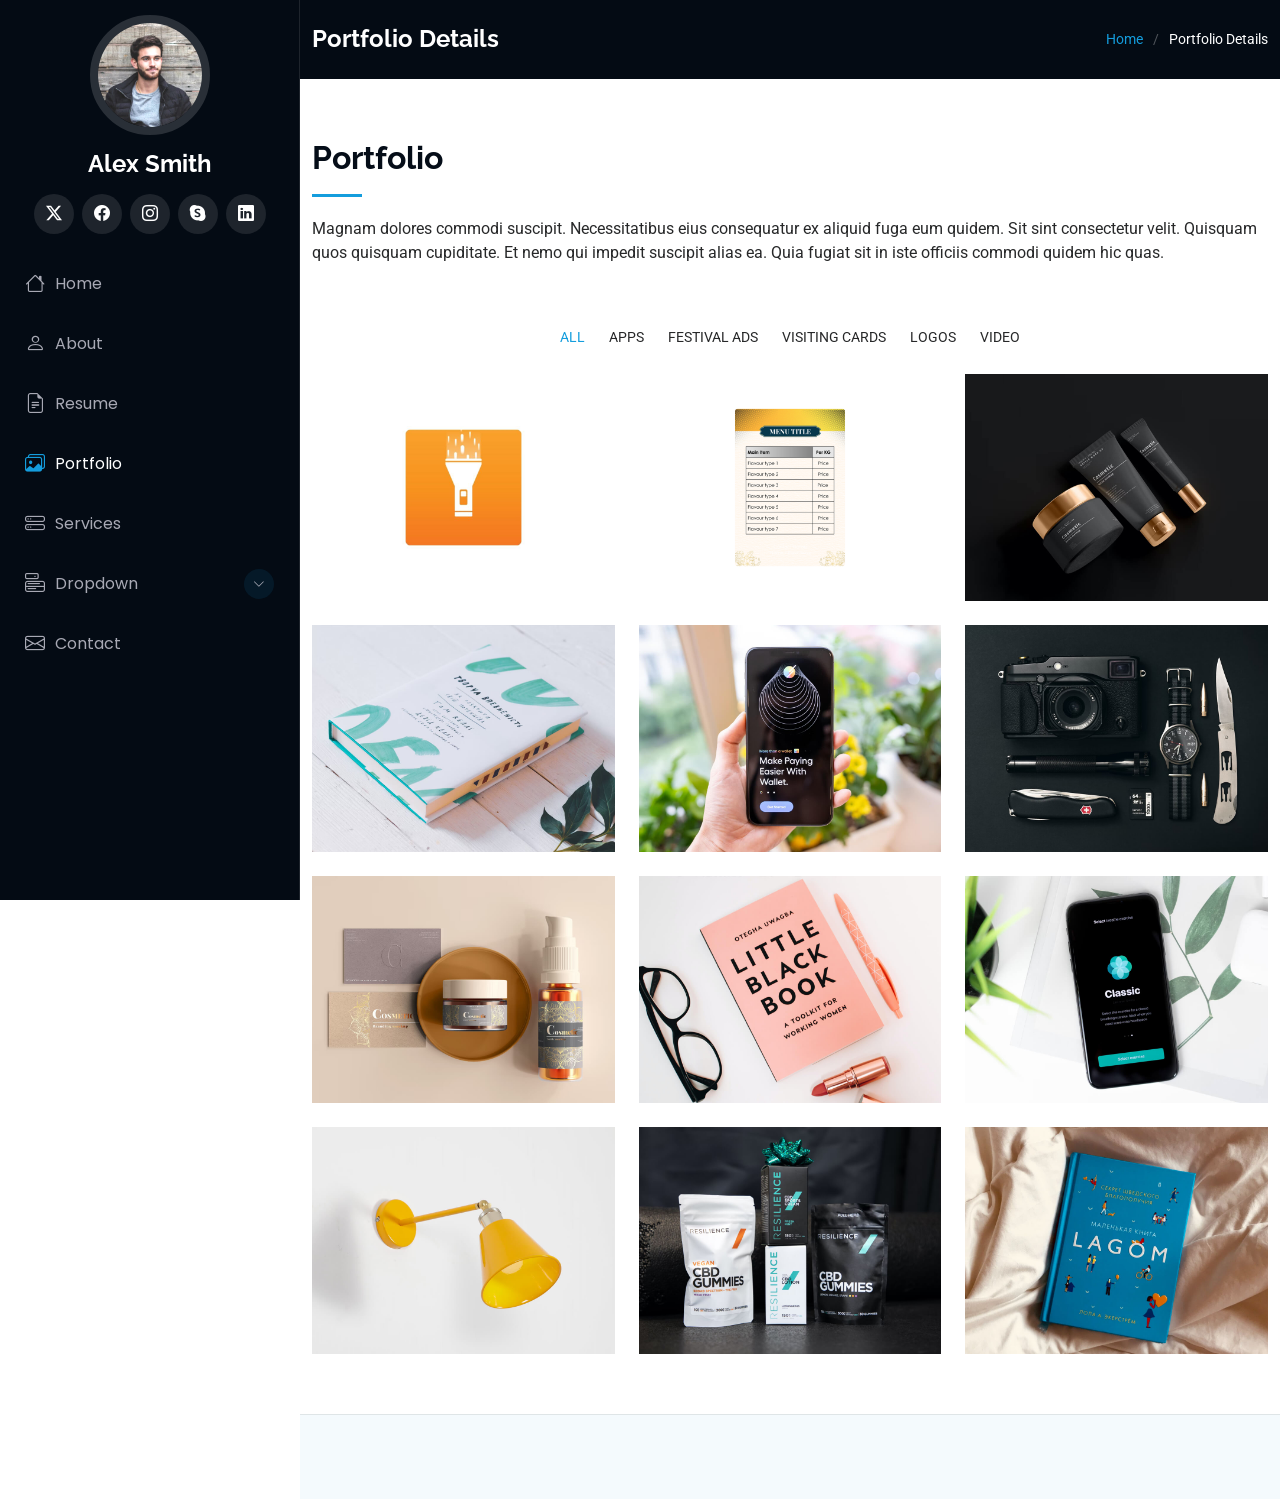
==== commit cad3d1c1: "link add" ====
--- a/portfolio-more-details.html
+++ b/portfolio-more-details.html
@@ -286,14 +286,12 @@
 
     <div class="container">
       <div class="copyright text-center ">
-        <p>© <span>Copyright</span> <strong class="px-1 sitename">iPortfolio</strong> <span>All Rights Reserved</span></p>
       </div>
       <div class="credits">
         <!-- All the links in the footer should remain intact. -->
         <!-- You can delete the links only if you've purchased the pro version. -->
         <!-- Licensing information: https://bootstrapmade.com/license/ -->
         <!-- Purchase the pro version with working PHP/AJAX contact form: [buy-url] -->
-        Designed by <a href="https://bootstrapmade.com/">BootstrapMade</a> Distributed by <a href="https://themewagon.com">ThemeWagon</a>
       </div>
     </div>
 
